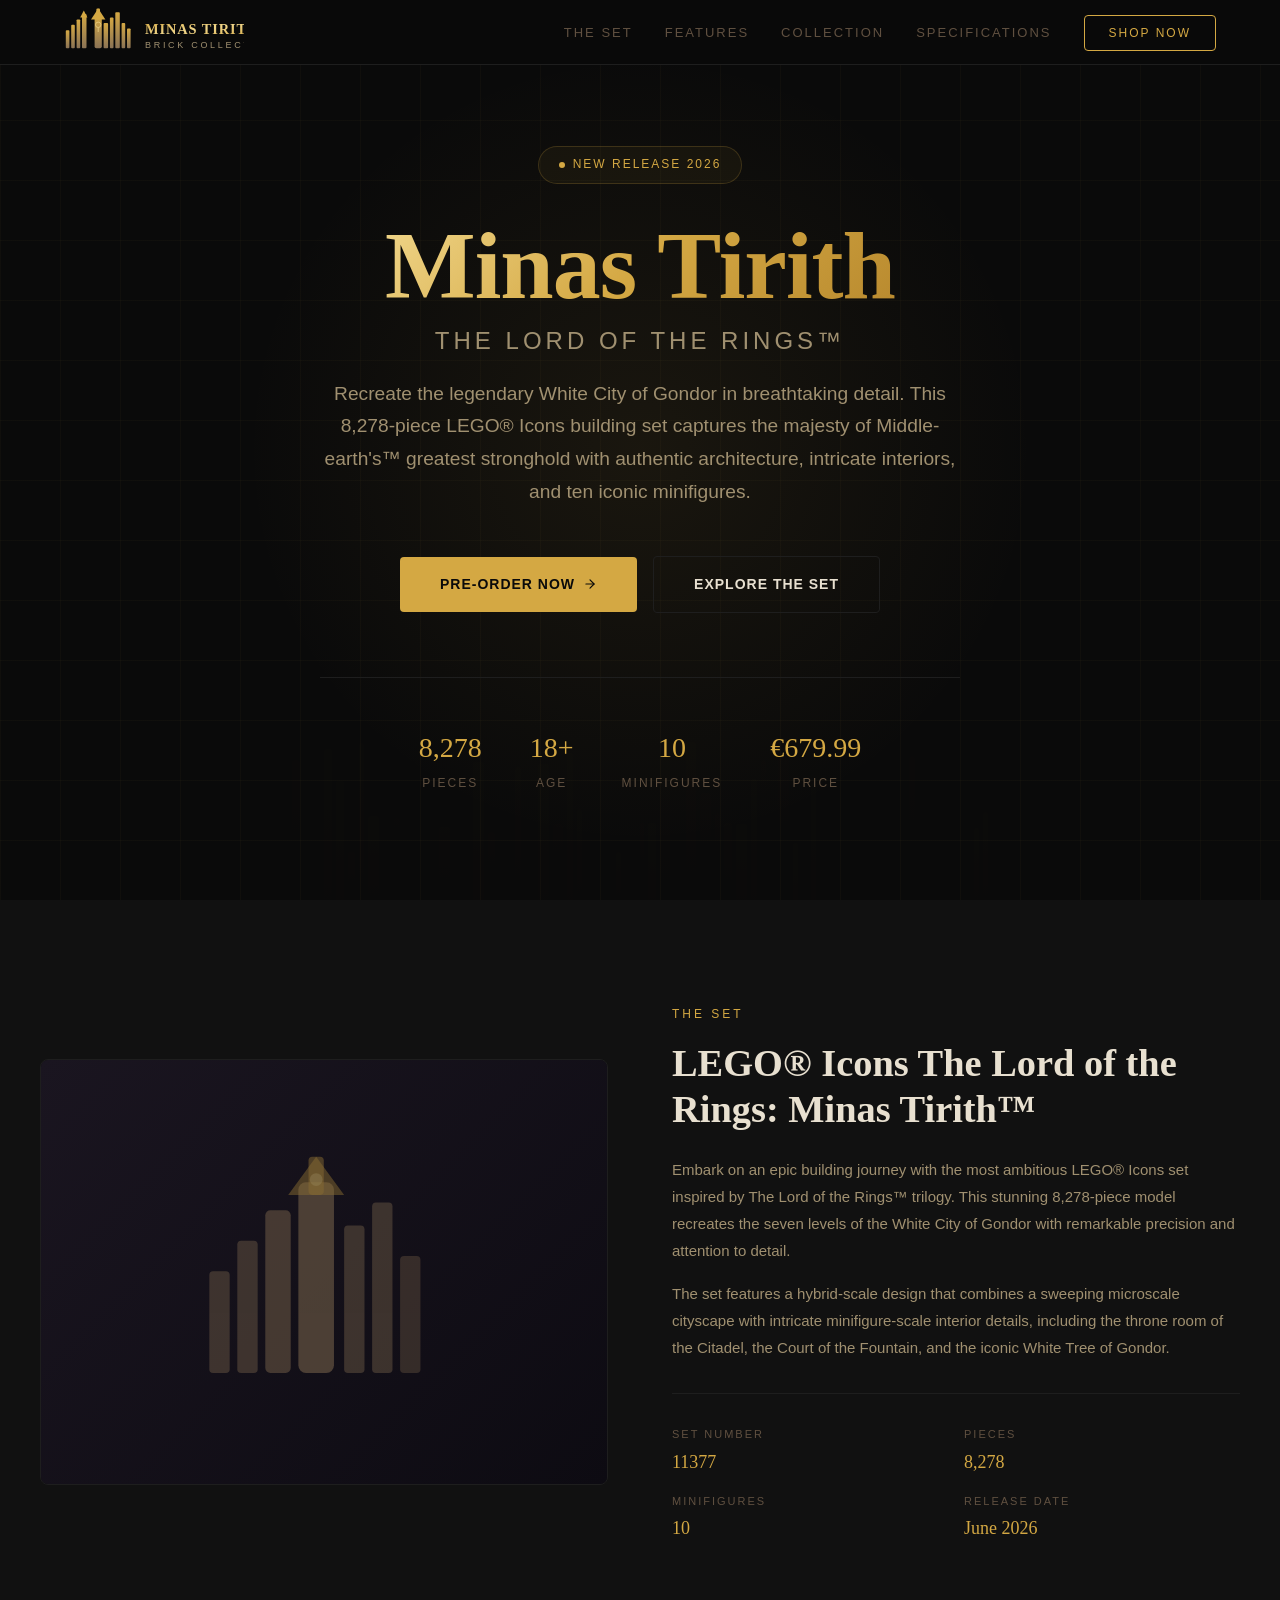
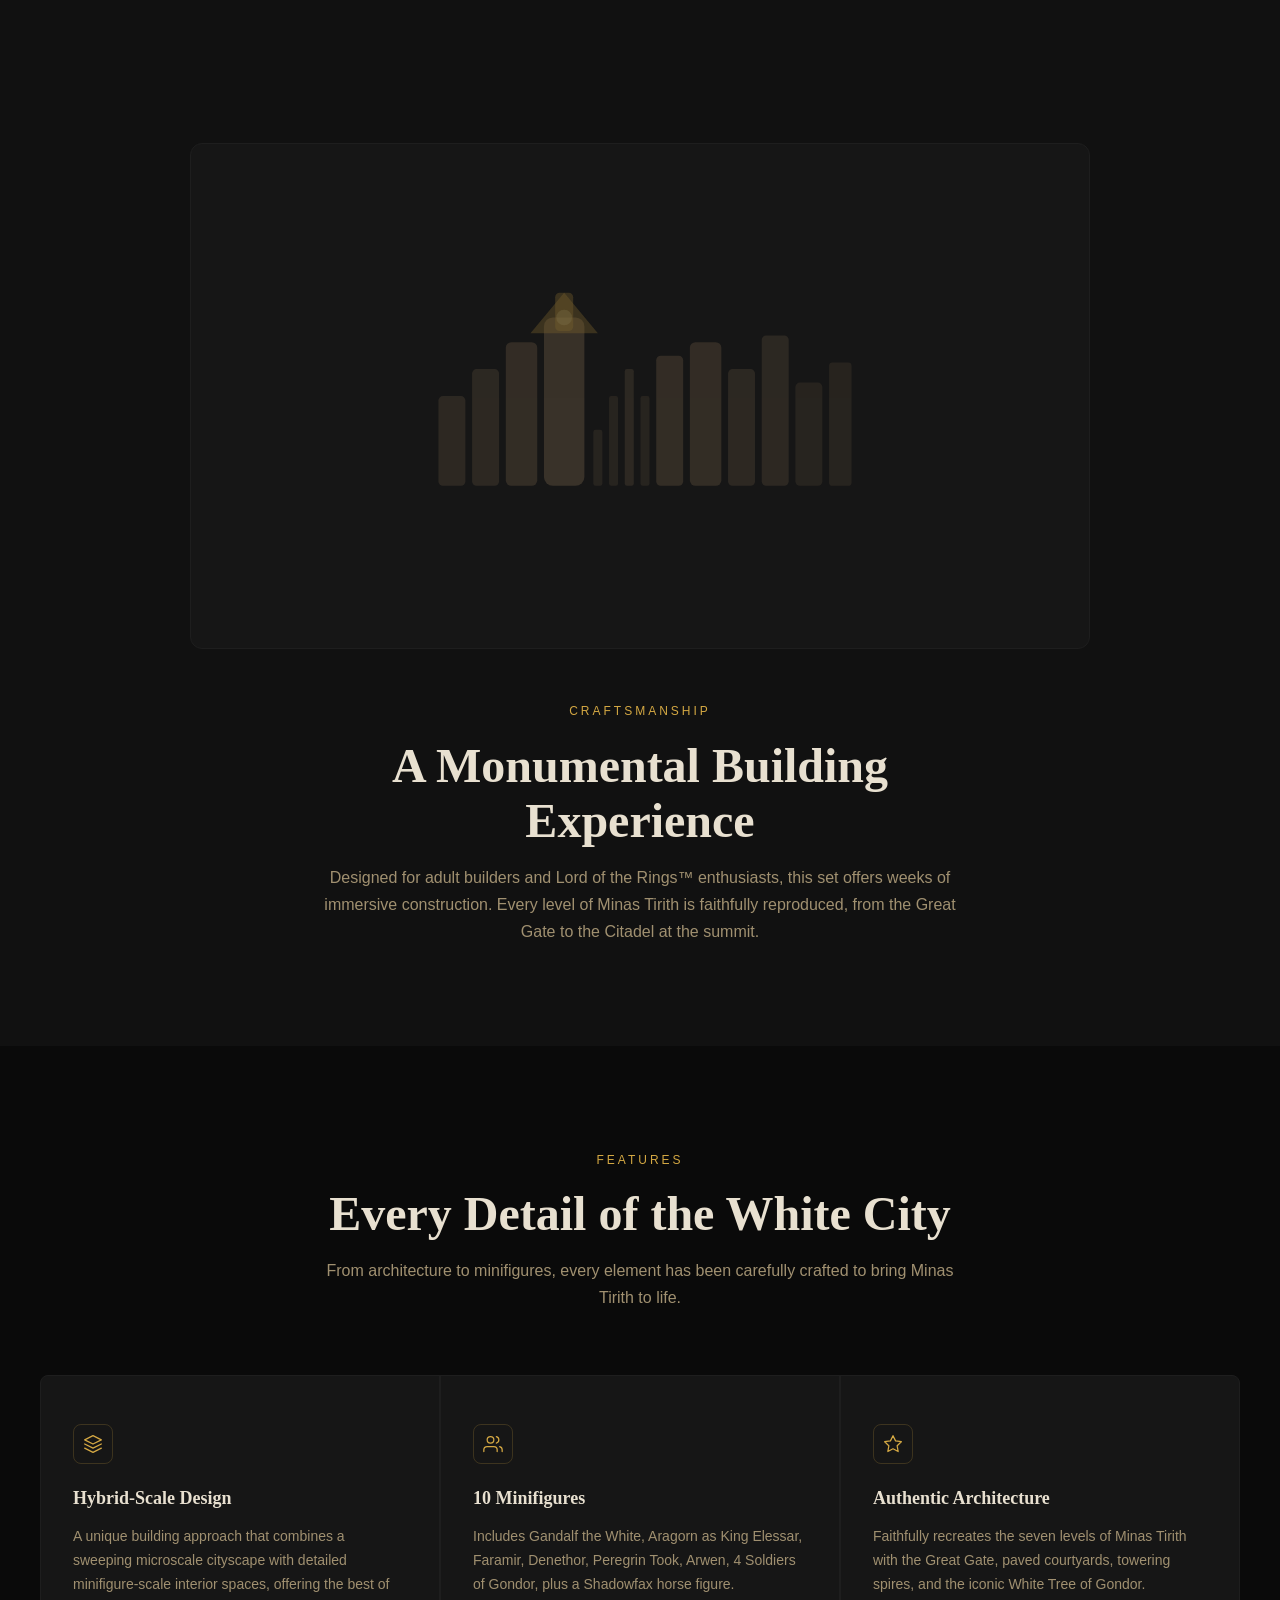
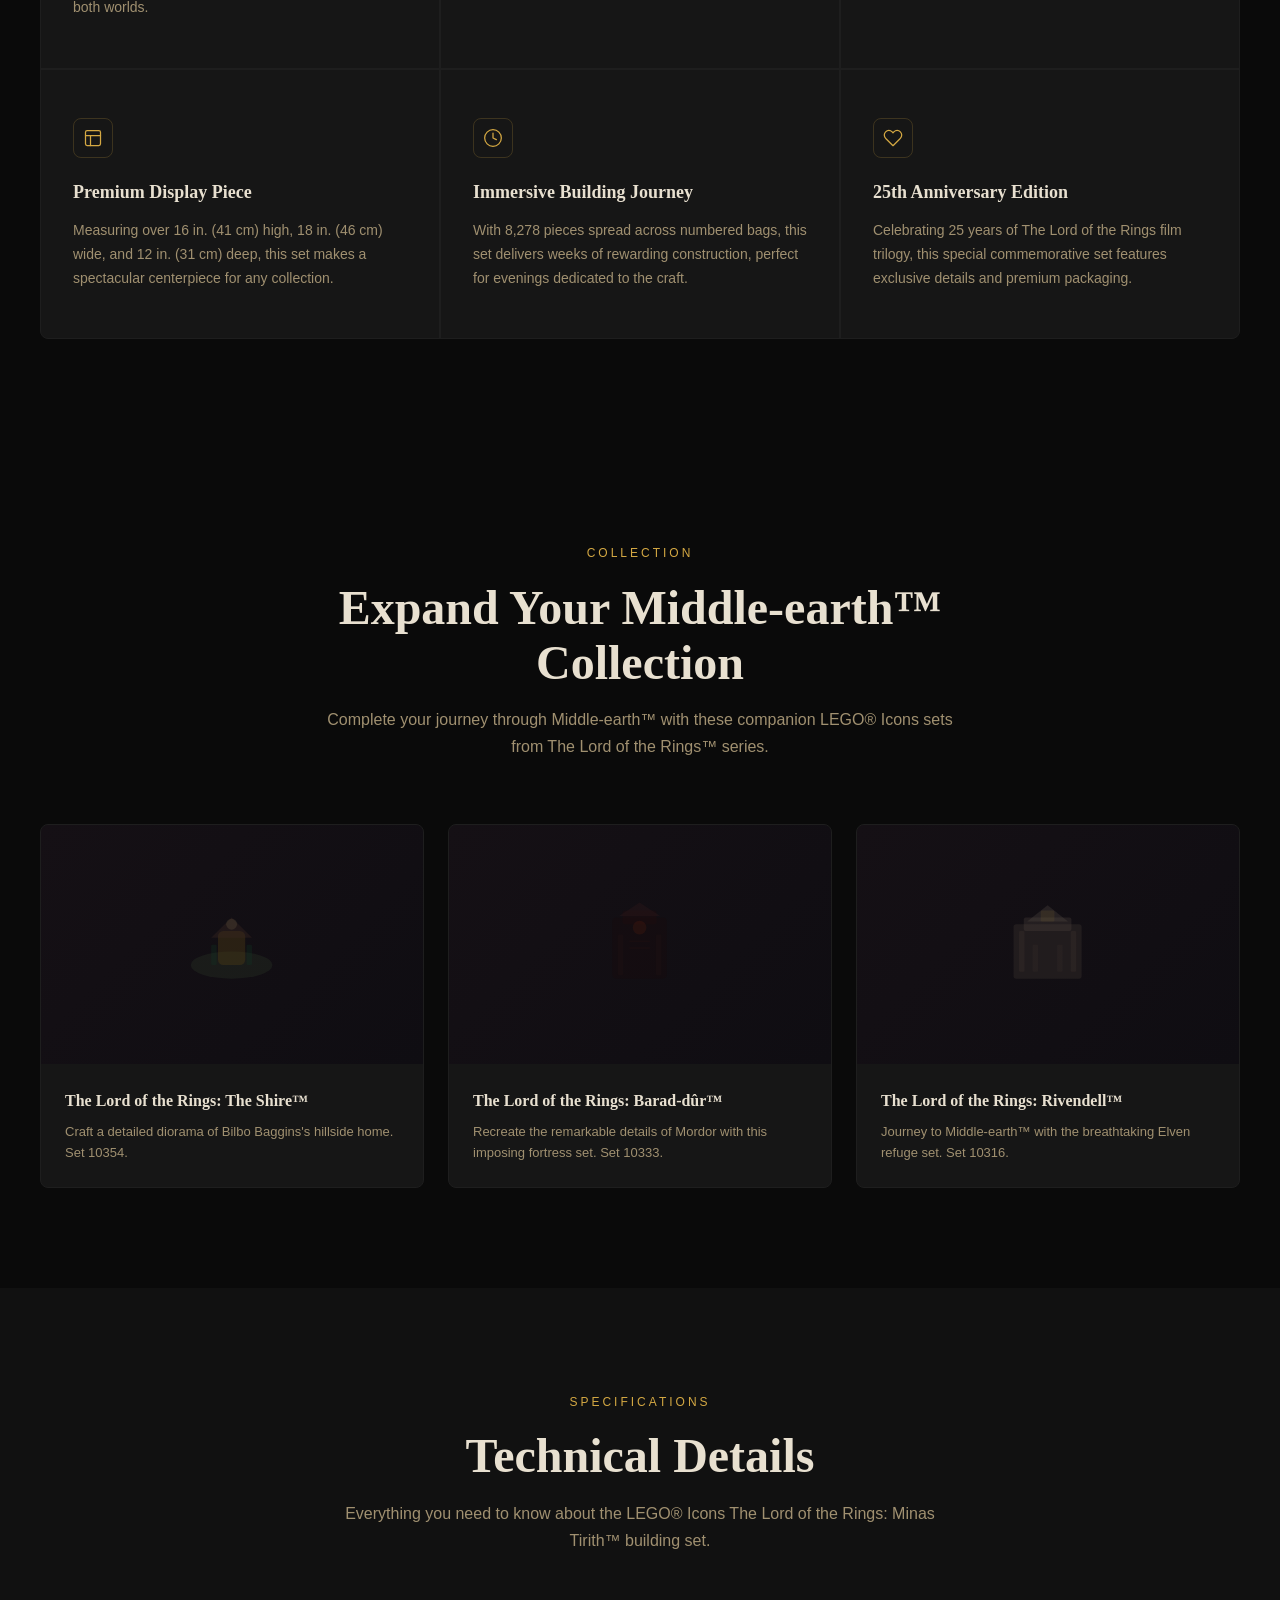
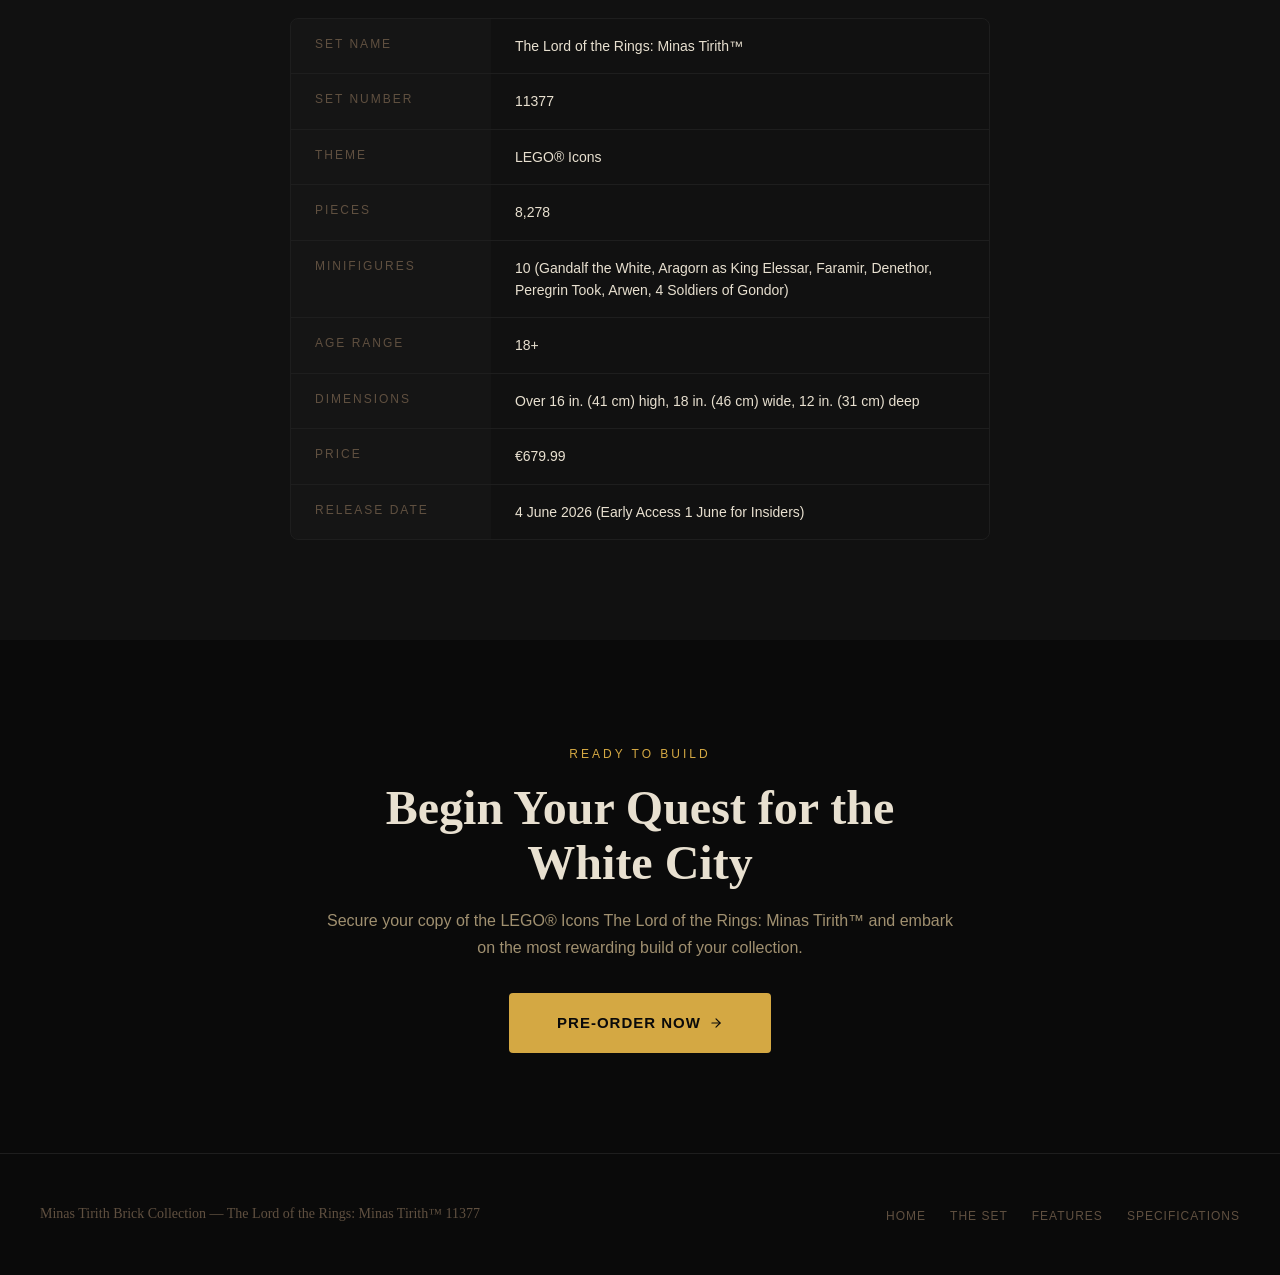
==== index.html @ c756760c "Initial static site for minas tirith lego Co-authored-by: Cursor <cursoragent@cursor.com>" ====
<!DOCTYPE html>
<html lang="en">
<head>
  <meta charset="UTF-8">
  <meta name="viewport" content="width=device-width, initial-scale=1.0">

  <!-- ======== SEO Meta ======== -->
  <title>The Lord of the Rings: Minas Tirith™ 11377 | LEGO® Icons | Brick Collection</title>
  <meta name="description" content="Build the legendary White City of Gondor with the LEGO® Icons The Lord of the Rings: Minas Tirith™ (11377) set. 8,278 pieces, hybrid-scale design with 10 minifigures. A spectacular display model for adult builders and Middle-earth™ fans.">
  <meta name="keywords" content="LEGO Icons, Lord of the Rings, Minas Tirith, White City, Gondor, adult building set, 8,278 pieces, display model, Middle-earth, hybrid-scale design, collectible LEGO set, fantasy building set, LOTR LEGO, 11377">
  <meta name="robots" content="index, follow">
  <meta name="author" content="Minas Tirith Brick Collection">
  <link rel="canonical" href="https://minastirithlego.com/">

  <!-- ======== Open Graph ======== -->
  <meta property="og:type" content="website">
  <meta property="og:title" content="The Lord of the Rings: Minas Tirith™ 11377 | LEGO® Icons | Brick Collection">
  <meta property="og:description" content="Build the legendary White City of Gondor with the LEGO® Icons The Lord of the Rings: Minas Tirith™ (11377) set. 8,278 pieces, hybrid-scale design with 10 minifigures.">
  <meta property="og:url" content="https://minastirithlego.com/">
  <meta property="og:image" content="assets/og-image.svg">
  <meta property="og:image:width" content="1200">
  <meta property="og:image:height" content="630">
  <meta property="og:locale" content="en_US">
  <meta property="og:site_name" content="Minas Tirith Brick Collection">

  <!-- ======== Twitter Card ======== -->
  <meta name="twitter:card" content="summary_large_image">
  <meta name="twitter:title" content="The Lord of the Rings: Minas Tirith™ 11377 | LEGO® Icons">
  <meta name="twitter:description" content="Build the legendary White City of Gondor with the LEGO® Icons Minas Tirith™ set. 8,278 pieces, 10 minifigures.">
  <meta name="twitter:image" content="assets/og-image.svg">

  <!-- ======== Favicon ======== -->
  <link rel="icon" type="image/svg+xml" href="assets/favicon.svg">
  <link rel="apple-touch-icon" href="assets/apple-touch-icon.svg">

  <!-- ======== Styles ======== -->
  <link rel="stylesheet" href="styles.css">

  <!-- ======== Schema ======== -->
  <script type="application/ld+json">
  {
    "@context": "https://schema.org",
    "@type": "Product",
    "name": "LEGO® Icons The Lord of the Rings: Minas Tirith™",
    "sku": "11377",
    "description": "Build the legendary White City of Gondor with the LEGO® Icons The Lord of the Rings: Minas Tirith™ set. 8,278 pieces, hybrid-scale design with 10 minifigures.",
    "brand": {
      "@type": "Brand",
      "name": "LEGO® Icons"
    },
    "offers": {
      "@type": "Offer",
      "priceCurrency": "EUR",
      "price": "679.99"
    }
  }
  </script>
</head>
<body>

  <!-- ============================================
       NAVIGATION
       ============================================ -->
  <nav class="nav">
    <div class="nav-inner">
      <a href="/" class="nav-logo" aria-label="Minas Tirith Brick Collection Home">
        <img src="assets/logo.svg" alt="Minas Tirith Brick Collection" width="180" height="54">
      </a>
      <ul class="nav-links" id="navLinks">
        <li><a href="#product">The Set</a></li>
        <li><a href="#features">Features</a></li>
        <li><a href="#collection">Collection</a></li>
        <li><a href="#specs">Specifications</a></li>
        <li><a href="https://mirofish.my/" class="nav-cta" target="_blank" rel="noopener">Shop Now</a></li>
      </ul>
      <button class="mobile-menu-btn" id="mobileMenuBtn" aria-label="Toggle navigation menu">
        <svg width="24" height="24" viewBox="0 0 24 24" fill="none" stroke="currentColor" stroke-width="1.5" stroke-linecap="round">
          <line x1="4" y1="7" x2="20" y2="7"/>
          <line x1="4" y1="12" x2="20" y2="12"/>
          <line x1="4" y1="17" x2="20" y2="17"/>
        </svg>
      </button>
    </div>
  </nav>

  <!-- ============================================
       HERO SECTION
       ============================================ -->
  <section class="hero" id="hero">
    <div class="hero-bg">
      <div class="hero-bg-grid"></div>
      <div class="hero-bg-glow"></div>
      <div class="hero-bg-city" id="citySilhouette"></div>
    </div>

    <div class="hero-content">
      <div class="hero-badge fade-in">
        <span class="hero-badge-dot"></span>
        New Release 2026
      </div>

      <h1 class="hero-title fade-in-up delay-1">
        <span class="gold">Minas Tirith</span>
        <span class="subtitle">The Lord of the Rings™</span>
      </h1>

      <p class="hero-desc fade-in-up delay-2">
        Recreate the legendary White City of Gondor in breathtaking detail. 
        This 8,278-piece LEGO® Icons building set captures the majesty of 
        Middle-earth's™ greatest stronghold with authentic architecture, 
        intricate interiors, and ten iconic minifigures.
      </p>

      <div class="hero-actions fade-in-up delay-3">
        <a href="https://mirofish.my/" class="btn btn-primary" target="_blank" rel="noopener">
          Pre-order Now
          <svg width="14" height="14" viewBox="0 0 24 24" fill="none" stroke="currentColor" stroke-width="2" stroke-linecap="round" stroke-linejoin="round">
            <line x1="5" y1="12" x2="19" y2="12"/><polyline points="12 5 19 12 12 19"/>
          </svg>
        </a>
        <a href="#product" class="btn btn-secondary">
          Explore the Set
        </a>
      </div>

      <div class="hero-stats fade-in-up delay-4">
        <div>
          <div class="hero-stat-value">8,278</div>
          <div class="hero-stat-label">Pieces</div>
        </div>
        <div>
          <div class="hero-stat-value">18+</div>
          <div class="hero-stat-label">Age</div>
        </div>
        <div>
          <div class="hero-stat-value">10</div>
          <div class="hero-stat-label">Minifigures</div>
        </div>
        <div>
          <div class="hero-stat-value">€679.99</div>
          <div class="hero-stat-label">Price</div>
        </div>
      </div>
    </div>
  </section>

  <!-- ============================================
       PRODUCT SHOWCASE
       ============================================ -->
  <section class="section showcase" id="product">
    <div class="showcase-grid">
      <div class="showcase-image fade-in">
        <div class="showcase-image-placeholder">
          <svg viewBox="0 0 200 200" fill="none" xmlns="http://www.w3.org/2000/svg">
            <rect x="10" y="100" width="16" height="80" rx="3" fill="#8b7355" opacity="0.6"/>
            <rect x="32" y="76" width="16" height="104" rx="3" fill="#8b7355" opacity="0.6"/>
            <rect x="54" y="52" width="20" height="128" rx="4" fill="#8b7355" opacity="0.7"/>
            <rect x="80" y="30" width="28" height="150" rx="6" fill="#8b7355" opacity="0.8"/>
            <polygon points="94,10 72,40 116,40" fill="#d4a843" opacity="0.5"/>
            <rect x="88" y="10" width="12" height="30" rx="3" fill="#d4a843" opacity="0.5"/>
            <circle cx="94" cy="28" r="5" fill="#f0d68a" opacity="0.4"/>
            <rect x="116" y="64" width="16" height="116" rx="3" fill="#8b7355" opacity="0.6"/>
            <rect x="138" y="46" width="16" height="134" rx="3" fill="#8b7355" opacity="0.6"/>
            <rect x="160" y="88" width="16" height="92" rx="3" fill="#8b7355" opacity="0.5"/>
          </svg>
        </div>
      </div>

      <div class="showcase-info fade-in-up delay-1">
        <span class="section-label">The Set</span>
        <h2>LEGO® Icons The Lord of the Rings: Minas Tirith™</h2>
        <p>
          Embark on an epic building journey with the most ambitious LEGO® Icons 
          set inspired by The Lord of the Rings™ trilogy. This stunning 8,278-piece 
          model recreates the seven levels of the White City of Gondor with 
          remarkable precision and attention to detail.
        </p>
        <p>
          The set features a hybrid-scale design that combines a sweeping 
          microscale cityscape with intricate minifigure-scale interior details, 
          including the throne room of the Citadel, the Court of the Fountain, 
          and the iconic White Tree of Gondor.
        </p>

        <div class="showcase-specs">
          <div class="showcase-spec">
            <span class="showcase-spec-label">Set Number</span>
            <span class="showcase-spec-value">11377</span>
          </div>
          <div class="showcase-spec">
            <span class="showcase-spec-label">Pieces</span>
            <span class="showcase-spec-value">8,278</span>
          </div>
          <div class="showcase-spec">
            <span class="showcase-spec-label">Minifigures</span>
            <span class="showcase-spec-value">10</span>
          </div>
          <div class="showcase-spec">
            <span class="showcase-spec-label">Release Date</span>
            <span class="showcase-spec-value">June 2026</span>
          </div>
        </div>
      </div>
    </div>
  </section>

  <!-- ============================================
       HERO IMAGE SECTION (inspired by autoresearch)
       ============================================ -->
  <section class="section hero-image-section">
    <div class="hero-image-content">
      <div class="hero-image-wrapper fade-in">
        <svg viewBox="0 0 400 200" fill="none" xmlns="http://www.w3.org/2000/svg">
          <rect x="20" y="100" width="24" height="80" rx="4" fill="#8b7355" opacity="0.4"/>
          <rect x="50" y="76" width="24" height="104" rx="4" fill="#8b7355" opacity="0.4"/>
          <rect x="80" y="52" width="28" height="128" rx="5" fill="#8b7355" opacity="0.5"/>
          <rect x="114" y="30" width="36" height="150" rx="8" fill="#8b7355" opacity="0.6"/>
          <polygon points="132,8 102,44 162,44" fill="#d4a843" opacity="0.4"/>
          <rect x="124" y="8" width="16" height="34" rx="4" fill="#d4a843" opacity="0.4"/>
          <circle cx="132" cy="30" r="7" fill="#f0d68a" opacity="0.3"/>
          <rect x="158" y="130" width="8" height="50" rx="2" fill="#8b7355" opacity="0.3"/>
          <rect x="172" y="100" width="8" height="80" rx="2" fill="#8b7355" opacity="0.3"/>
          <rect x="186" y="76" width="8" height="104" rx="2" fill="#8b7355" opacity="0.4"/>
          <rect x="200" y="100" width="8" height="80" rx="2" fill="#8b7355" opacity="0.3"/>
          <rect x="214" y="64" width="24" height="116" rx="4" fill="#8b7355" opacity="0.5"/>
          <rect x="244" y="52" width="28" height="128" rx="5" fill="#8b7355" opacity="0.5"/>
          <rect x="278" y="76" width="24" height="104" rx="4" fill="#8b7355" opacity="0.4"/>
          <rect x="308" y="46" width="24" height="134" rx="4" fill="#8b7355" opacity="0.4"/>
          <rect x="338" y="88" width="24" height="92" rx="4" fill="#8b7355" opacity="0.3"/>
          <rect x="368" y="70" width="20" height="110" rx="3" fill="#8b7355" opacity="0.3"/>
        </svg>
      </div>
      <div class="section-header fade-in-up delay-1" style="margin-bottom: 0;">
        <span class="section-label">Craftsmanship</span>
        <h2 class="section-title">A Monumental Building Experience</h2>
        <p class="section-desc">
          Designed for adult builders and Lord of the Rings™ enthusiasts, 
          this set offers weeks of immersive construction. Every level of 
          Minas Tirith is faithfully reproduced, from the Great Gate to 
          the Citadel at the summit.
        </p>
      </div>
    </div>
  </section>

  <!-- ============================================
       FEATURES
       ============================================ -->
  <section class="section features" id="features">
    <div class="section-header fade-in">
      <span class="section-label">Features</span>
      <h2 class="section-title">Every Detail of the White City</h2>
      <p class="section-desc">
        From architecture to minifigures, every element has been carefully 
        crafted to bring Minas Tirith to life.
      </p>
    </div>

    <div class="features-grid fade-in-up delay-1">
      <div class="feature-card">
        <div class="feature-icon">
          <svg width="20" height="20" viewBox="0 0 24 24" fill="none" stroke="currentColor" stroke-width="1.5" stroke-linecap="round" stroke-linejoin="round">
            <path d="M12 2L2 7l10 5 10-5-10-5z"/><path d="M2 17l10 5 10-5"/><path d="M2 12l10 5 10-5"/>
          </svg>
        </div>
        <h3>Hybrid-Scale Design</h3>
        <p>A unique building approach that combines a sweeping microscale cityscape with detailed minifigure-scale interior spaces, offering the best of both worlds.</p>
      </div>

      <div class="feature-card">
        <div class="feature-icon">
          <svg width="20" height="20" viewBox="0 0 24 24" fill="none" stroke="currentColor" stroke-width="1.5" stroke-linecap="round" stroke-linejoin="round">
            <path d="M17 21v-2a4 4 0 0 0-4-4H5a4 4 0 0 0-4 4v2"/><circle cx="9" cy="7" r="4"/><path d="M23 21v-2a4 4 0 0 0-3-3.87"/><path d="M16 3.13a4 4 0 0 1 0 7.75"/>
          </svg>
        </div>
        <h3>10 Minifigures</h3>
        <p>Includes Gandalf the White, Aragorn as King Elessar, Faramir, Denethor, Peregrin Took, Arwen, 4 Soldiers of Gondor, plus a Shadowfax horse figure.</p>
      </div>

      <div class="feature-card">
        <div class="feature-icon">
          <svg width="20" height="20" viewBox="0 0 24 24" fill="none" stroke="currentColor" stroke-width="1.5" stroke-linecap="round" stroke-linejoin="round">
            <polygon points="12 2 15.09 8.26 22 9.27 17 14.14 18.18 21.02 12 17.77 5.82 21.02 7 14.14 2 9.27 8.91 8.26 12 2"/>
          </svg>
        </div>
        <h3>Authentic Architecture</h3>
        <p>Faithfully recreates the seven levels of Minas Tirith with the Great Gate, paved courtyards, towering spires, and the iconic White Tree of Gondor.</p>
      </div>

      <div class="feature-card">
        <div class="feature-icon">
          <svg width="20" height="20" viewBox="0 0 24 24" fill="none" stroke="currentColor" stroke-width="1.5" stroke-linecap="round" stroke-linejoin="round">
            <rect x="3" y="3" width="18" height="18" rx="2" ry="2"/><line x1="3" y1="9" x2="21" y2="9"/><line x1="9" y1="21" x2="9" y2="9"/>
          </svg>
        </div>
        <h3>Premium Display Piece</h3>
        <p>Measuring over 16 in. (41 cm) high, 18 in. (46 cm) wide, and 12 in. (31 cm) deep, this set makes a spectacular centerpiece for any collection.</p>
      </div>

      <div class="feature-card">
        <div class="feature-icon">
          <svg width="20" height="20" viewBox="0 0 24 24" fill="none" stroke="currentColor" stroke-width="1.5" stroke-linecap="round" stroke-linejoin="round">
            <circle cx="12" cy="12" r="10"/><path d="M12 6v6l4 2"/>
          </svg>
        </div>
        <h3>Immersive Building Journey</h3>
        <p>With 8,278 pieces spread across numbered bags, this set delivers weeks of rewarding construction, perfect for evenings dedicated to the craft.</p>
      </div>

      <div class="feature-card">
        <div class="feature-icon">
          <svg width="20" height="20" viewBox="0 0 24 24" fill="none" stroke="currentColor" stroke-width="1.5" stroke-linecap="round" stroke-linejoin="round">
            <path d="M20.84 4.61a5.5 5.5 0 0 0-7.78 0L12 5.67l-1.06-1.06a5.5 5.5 0 0 0-7.78 7.78l1.06 1.06L12 21.23l7.78-7.78 1.06-1.06a5.5 5.5 0 0 0 0-7.78z"/>
          </svg>
        </div>
        <h3>25th Anniversary Edition</h3>
        <p>Celebrating 25 years of The Lord of the Rings film trilogy, this special commemorative set features exclusive details and premium packaging.</p>
      </div>
    </div>
  </section>

  <!-- ============================================
       COLLECTION / RELATED SETS
       ============================================ -->
  <section class="section collection" id="collection">
    <div class="section-header fade-in">
      <span class="section-label">Collection</span>
      <h2 class="section-title">Expand Your Middle-earth™ Collection</h2>
      <p class="section-desc">
        Complete your journey through Middle-earth™ with these companion 
        LEGO® Icons sets from The Lord of the Rings™ series.
      </p>
    </div>

    <div class="collection-grid fade-in-up delay-1">
      <div class="collection-card">
        <div class="collection-card-image">
          <svg viewBox="0 0 200 140" fill="none" xmlns="http://www.w3.org/2000/svg">
            <ellipse cx="100" cy="100" rx="60" ry="20" fill="#4a6741" opacity="0.3"/>
            <rect x="80" y="50" width="40" height="50" rx="8" fill="#8b6914" opacity="0.4"/>
            <polygon points="100,30 70,60 130,60" fill="#5c3d2e" opacity="0.4"/>
            <circle cx="100" cy="40" r="8" fill="#f0d68a" opacity="0.2"/>
            <rect x="70" y="70" width="8" height="30" rx="2" fill="#0d5e33" opacity="0.3"/>
            <rect x="122" y="70" width="8" height="30" rx="2" fill="#0d5e33" opacity="0.3"/>
          </svg>
        </div>
        <div class="collection-card-body">
          <h3>The Lord of the Rings: The Shire™</h3>
          <p>Craft a detailed diorama of Bilbo Baggins's hillside home. Set 10354.</p>
        </div>
      </div>

      <div class="collection-card">
        <div class="collection-card-image">
          <svg viewBox="0 0 200 140" fill="none" xmlns="http://www.w3.org/2000/svg">
            <rect x="60" y="30" width="80" height="90" rx="6" fill="#1a0a0a" opacity="0.6"/>
            <rect x="75" y="20" width="50" height="20" rx="4" fill="#2a0a0a" opacity="0.5"/>
            <polygon points="100,8 70,28 130,28" fill="#3d1c1c" opacity="0.5"/>
            <circle cx="100" cy="45" r="10" fill="#ff4500" opacity="0.15"/>
            <rect x="68" y="55" width="8" height="60" rx="2" fill="#2a1515" opacity="0.4"/>
            <rect x="124" y="55" width="8" height="60" rx="2" fill="#2a1515" opacity="0.4"/>
            <line x1="85" y1="65" x2="115" y2="65" stroke="#ff4500" stroke-width="0.5" opacity="0.2"/>
            <line x1="85" y1="75" x2="115" y2="75" stroke="#ff4500" stroke-width="0.5" opacity="0.2"/>
          </svg>
        </div>
        <div class="collection-card-body">
          <h3>The Lord of the Rings: Barad-dûr™</h3>
          <p>Recreate the remarkable details of Mordor with this imposing fortress set. Set 10333.</p>
        </div>
      </div>

      <div class="collection-card">
        <div class="collection-card-image">
          <svg viewBox="0 0 200 140" fill="none" xmlns="http://www.w3.org/2000/svg">
            <rect x="50" y="40" width="100" height="80" rx="4" fill="#7a6b5a" opacity="0.3"/>
            <rect x="65" y="30" width="70" height="20" rx="3" fill="#8b7a6a" opacity="0.3"/>
            <polygon points="100,12 70,36 130,36" fill="#9a8a7a" opacity="0.3"/>
            <rect x="90" y="20" width="20" height="16" rx="2" fill="#d4a843" opacity="0.2"/>
            <rect x="58" y="50" width="8" height="60" rx="2" fill="#6a5b4a" opacity="0.3"/>
            <rect x="134" y="50" width="8" height="60" rx="2" fill="#6a5b4a" opacity="0.3"/>
            <rect x="78" y="70" width="8" height="40" rx="2" fill="#6a5b4a" opacity="0.2"/>
            <rect x="114" y="70" width="8" height="40" rx="2" fill="#6a5b4a" opacity="0.2"/>
          </svg>
        </div>
        <div class="collection-card-body">
          <h3>The Lord of the Rings: Rivendell™</h3>
          <p>Journey to Middle-earth™ with the breathtaking Elven refuge set. Set 10316.</p>
        </div>
      </div>
    </div>
  </section>

  <!-- ============================================
       SPECIFICATIONS
       ============================================ -->
  <section class="section specs" id="specs">
    <div class="section-header fade-in">
      <span class="section-label">Specifications</span>
      <h2 class="section-title">Technical Details</h2>
      <p class="section-desc">
        Everything you need to know about the LEGO® Icons The Lord of the 
        Rings: Minas Tirith™ building set.
      </p>
    </div>

    <div class="specs-table fade-in-up delay-1">
      <div class="specs-row">
        <div class="specs-label">Set Name</div>
        <div class="specs-value">The Lord of the Rings: Minas Tirith™</div>
      </div>
      <div class="specs-row">
        <div class="specs-label">Set Number</div>
        <div class="specs-value">11377</div>
      </div>
      <div class="specs-row">
        <div class="specs-label">Theme</div>
        <div class="specs-value">LEGO® Icons</div>
      </div>
      <div class="specs-row">
        <div class="specs-label">Pieces</div>
        <div class="specs-value">8,278</div>
      </div>
      <div class="specs-row">
        <div class="specs-label">Minifigures</div>
        <div class="specs-value">10 (Gandalf the White, Aragorn as King Elessar, Faramir, Denethor, Peregrin Took, Arwen, 4 Soldiers of Gondor)</div>
      </div>
      <div class="specs-row">
        <div class="specs-label">Age Range</div>
        <div class="specs-value">18+</div>
      </div>
      <div class="specs-row">
        <div class="specs-label">Dimensions</div>
        <div class="specs-value">Over 16 in. (41 cm) high, 18 in. (46 cm) wide, 12 in. (31 cm) deep</div>
      </div>
      <div class="specs-row">
        <div class="specs-label">Price</div>
        <div class="specs-value">€679.99</div>
      </div>
      <div class="specs-row">
        <div class="specs-label">Release Date</div>
        <div class="specs-value">4 June 2026 (Early Access 1 June for Insiders)</div>
      </div>
    </div>
  </section>

  <!-- ============================================
       CTA SECTION
       ============================================ -->
  <section class="section" style="background: var(--bg-primary); text-align: center;">
    <div class="section-header fade-in" style="margin-bottom: 32px;">
      <span class="section-label">Ready to Build</span>
      <h2 class="section-title">Begin Your Quest for the White City</h2>
      <p class="section-desc">
        Secure your copy of the LEGO® Icons The Lord of the Rings: 
        Minas Tirith™ and embark on the most rewarding build of your collection.
      </p>
    </div>

    <div class="fade-in-up delay-1">
      <a href="https://mirofish.my/" class="btn btn-primary" target="_blank" rel="noopener" style="padding: 18px 48px; font-size: 15px;">
        Pre-order Now
        <svg width="14" height="14" viewBox="0 0 24 24" fill="none" stroke="currentColor" stroke-width="2" stroke-linecap="round" stroke-linejoin="round">
          <line x1="5" y1="12" x2="19" y2="12"/><polyline points="12 5 19 12 12 19"/>
        </svg>
      </a>
    </div>
  </section>

  <!-- ============================================
       FOOTER
       ============================================ -->
  <footer class="footer">
    <div class="footer-inner">
      <div class="footer-logo">
        Minas Tirith Brick Collection &mdash; The Lord of the Rings: Minas Tirith™ 11377
      </div>
      <ul class="footer-links">
        <li><a href="#hero">Home</a></li>
        <li><a href="#product">The Set</a></li>
        <li><a href="#features">Features</a></li>
        <li><a href="#specs">Specifications</a></li>
      </ul>
    </div>
  </footer>

  <!-- ============================================
       JAVASCRIPT
       ============================================ -->
  <script>
    // Mobile menu toggle
    const mobileBtn = document.getElementById('mobileMenuBtn');
    const navLinks = document.getElementById('navLinks');

    mobileBtn.addEventListener('click', () => {
      navLinks.classList.toggle('open');
    });

    // Close mobile menu on link click
    document.querySelectorAll('.nav-links a').forEach(link => {
      link.addEventListener('click', () => {
        navLinks.classList.remove('open');
      });
    });

    // City silhouette generation
    const cityContainer = document.getElementById('citySilhouette');
    const numBuildings = 60;

    for (let i = 0; i < numBuildings; i++) {
      const building = document.createElement('span');
      const width = Math.random() * 8 + 4;
      const height = Math.random() * 120 + 40;
      const opacity = Math.random() * 0.08 + 0.02;
      building.style.width = width + 'px';
      building.style.height = height + 'px';
      building.style.opacity = opacity;
      cityContainer.appendChild(building);
    }

    // Intersection Observer for fade-in animations
    const observer = new IntersectionObserver((entries) => {
      entries.forEach(entry => {
        if (entry.isIntersecting) {
          entry.target.style.animationPlayState = 'running';
        }
      });
    }, { threshold: 0.1 });

    document.querySelectorAll('.fade-in, .fade-in-up').forEach(el => {
      el.style.animationPlayState = 'paused';
      observer.observe(el);
    });
  </script>

</body>
</html>
---- styles.css ----
/* ========================================
   MINAS TIRITH LEGO - Main Stylesheet
   Inspired by autoresearch.lol aesthetic
   ======================================== */

:root {
  --bg-primary: #0a0a0a;
  --bg-secondary: #111111;
  --bg-card: #161616;
  --text-primary: #e8e0d0;
  --text-secondary: #a09070;
  --text-muted: #605040;
  --accent-gold: #d4a843;
  --accent-gold-light: #f0d68a;
  --accent-gold-dark: #b8892e;
  --border-color: #1e1e1e;
  --border-gold: rgba(212, 168, 67, 0.2);
  --glow-gold: rgba(212, 168, 67, 0.08);
  --max-width: 1200px;
  --font-serif: 'Georgia', 'Times New Roman', serif;
  --font-sans: -apple-system, BlinkMacSystemFont, 'SF Pro Text', 'Helvetica Neue', Arial, sans-serif;
}

*, *::before, *::after {
  margin: 0;
  padding: 0;
  box-sizing: border-box;
}

html {
  scroll-behavior: smooth;
  -webkit-font-smoothing: antialiased;
  -moz-osx-font-smoothing: grayscale;
}

body {
  font-family: var(--font-sans);
  background: var(--bg-primary);
  color: var(--text-primary);
  line-height: 1.6;
  overflow-x: hidden;
}

a {
  color: var(--text-primary);
  text-decoration: none;
  transition: color 0.2s ease;
}

a:hover {
  color: var(--accent-gold);
}

img {
  max-width: 100%;
  height: auto;
}

.container {
  max-width: var(--max-width);
  margin: 0 auto;
  padding: 0 24px;
}

/* ========================================
   NAVIGATION
   ======================================== */

.nav {
  position: fixed;
  top: 0;
  left: 0;
  right: 0;
  z-index: 100;
  background: rgba(10, 10, 10, 0.95);
  backdrop-filter: blur(20px);
  -webkit-backdrop-filter: blur(20px);
  border-bottom: 1px solid var(--border-color);
}

.nav-inner {
  display: flex;
  align-items: center;
  justify-content: space-between;
  max-width: var(--max-width);
  margin: 0 auto;
  padding: 12px 24px;
  height: 64px;
}

.nav-logo {
  display: flex;
  align-items: center;
  gap: 12px;
}

.nav-logo svg {
  width: 180px;
  height: auto;
}

.nav-links {
  display: flex;
  align-items: center;
  gap: 32px;
  list-style: none;
}

.nav-links a {
  font-family: var(--font-sans);
  font-size: 13px;
  text-transform: uppercase;
  letter-spacing: 2px;
  color: var(--text-muted);
  transition: color 0.2s ease;
}

.nav-links a:hover {
  color: var(--accent-gold);
}

.nav-cta {
  padding: 10px 24px;
  background: transparent;
  border: 1px solid var(--accent-gold);
  border-radius: 4px;
  color: var(--accent-gold) !important;
  font-size: 12px !important;
  letter-spacing: 2px;
  text-transform: uppercase;
  transition: all 0.2s ease;
  cursor: pointer;
}

.nav-cta:hover {
  background: var(--accent-gold);
  color: var(--bg-primary) !important;
}

.mobile-menu-btn {
  display: none;
  background: none;
  border: none;
  color: var(--text-primary);
  cursor: pointer;
  padding: 8px;
}

/* ========================================
   HERO SECTION
   ======================================== */

.hero {
  min-height: 100vh;
  display: flex;
  align-items: center;
  justify-content: center;
  position: relative;
  padding: 120px 24px 80px;
  overflow: hidden;
}

.hero-bg {
  position: absolute;
  inset: 0;
  z-index: 0;
}

.hero-bg-grid {
  position: absolute;
  inset: 0;
  background-image:
    linear-gradient(rgba(212, 168, 67, 0.03) 1px, transparent 1px),
    linear-gradient(90deg, rgba(212, 168, 67, 0.03) 1px, transparent 1px);
  background-size: 60px 60px;
}

.hero-bg-glow {
  position: absolute;
  top: 50%;
  left: 50%;
  transform: translate(-50%, -50%);
  width: 800px;
  height: 800px;
  background: radial-gradient(circle, var(--glow-gold) 0%, transparent 70%);
  pointer-events: none;
}

.hero-bg-city {
  position: absolute;
  bottom: 0;
  left: 0;
  right: 0;
  height: 50%;
  opacity: 0.08;
  display: flex;
  align-items: flex-end;
  justify-content: center;
  gap: 4px;
}

.hero-bg-city span {
  display: block;
  background: linear-gradient(to top, #8b7355, #d4a843);
  border-radius: 2px 2px 0 0;
}

.hero-content {
  position: relative;
  z-index: 1;
  text-align: center;
  max-width: 800px;
}

.hero-badge {
  display: inline-flex;
  align-items: center;
  gap: 8px;
  padding: 8px 20px;
  border: 1px solid var(--border-gold);
  border-radius: 100px;
  font-size: 12px;
  letter-spacing: 2px;
  text-transform: uppercase;
  color: var(--accent-gold);
  margin-bottom: 32px;
  background: rgba(212, 168, 67, 0.05);
}

.hero-badge-dot {
  width: 6px;
  height: 6px;
  background: var(--accent-gold);
  border-radius: 50%;
  animation: pulse-dot 2s ease-in-out infinite;
}

@keyframes pulse-dot {
  0%, 100% { opacity: 0.5; }
  50% { opacity: 1; }
}

.hero-title {
  font-family: var(--font-serif);
  font-size: clamp(48px, 8vw, 96px);
  font-weight: 700;
  line-height: 1.05;
  margin-bottom: 24px;
  letter-spacing: -1px;
}

.hero-title .gold {
  background: linear-gradient(135deg, var(--accent-gold-light), var(--accent-gold), var(--accent-gold-dark));
  -webkit-background-clip: text;
  -webkit-text-fill-color: transparent;
  background-clip: text;
}

.hero-title .subtitle {
  display: block;
  font-family: var(--font-sans);
  font-size: clamp(16px, 2vw, 24px);
  font-weight: 400;
  letter-spacing: 4px;
  text-transform: uppercase;
  color: var(--text-secondary);
  -webkit-text-fill-color: var(--text-secondary);
  margin-top: 12px;
}

.hero-desc {
  font-size: clamp(16px, 1.5vw, 20px);
  color: var(--text-secondary);
  line-height: 1.7;
  margin-bottom: 48px;
  max-width: 640px;
  margin-left: auto;
  margin-right: auto;
}

.hero-actions {
  display: flex;
  align-items: center;
  justify-content: center;
  gap: 16px;
  flex-wrap: wrap;
}

.btn {
  display: inline-flex;
  align-items: center;
  gap: 8px;
  padding: 16px 40px;
  border-radius: 4px;
  font-family: var(--font-sans);
  font-size: 14px;
  font-weight: 600;
  letter-spacing: 1px;
  text-transform: uppercase;
  cursor: pointer;
  transition: all 0.3s ease;
  border: none;
  text-decoration: none;
}

.btn-primary {
  background: var(--accent-gold);
  color: var(--bg-primary);
}

.btn-primary:hover {
  background: var(--accent-gold-light);
  transform: translateY(-2px);
  box-shadow: 0 8px 32px rgba(212, 168, 67, 0.3);
}

.btn-secondary {
  background: transparent;
  border: 1px solid var(--border-color);
  color: var(--text-primary);
}

.btn-secondary:hover {
  border-color: var(--accent-gold);
  color: var(--accent-gold);
  transform: translateY(-2px);
}

.hero-stats {
  display: flex;
  align-items: center;
  justify-content: center;
  gap: 48px;
  margin-top: 64px;
  padding-top: 48px;
  border-top: 1px solid var(--border-color);
}

.hero-stat-value {
  font-family: var(--font-serif);
  font-size: 28px;
  color: var(--accent-gold);
  margin-bottom: 4px;
}

.hero-stat-label {
  font-size: 12px;
  text-transform: uppercase;
  letter-spacing: 2px;
  color: var(--text-muted);
}

/* ========================================
   SECTION COMMON
   ======================================== */

.section {
  padding: 100px 24px;
  position: relative;
}

.section-header {
  text-align: center;
  max-width: 640px;
  margin: 0 auto 64px;
}

.section-label {
  display: inline-block;
  font-size: 12px;
  letter-spacing: 3px;
  text-transform: uppercase;
  color: var(--accent-gold);
  margin-bottom: 16px;
}

.section-title {
  font-family: var(--font-serif);
  font-size: clamp(32px, 4vw, 48px);
  line-height: 1.15;
  margin-bottom: 16px;
}

.section-desc {
  font-size: 16px;
  color: var(--text-secondary);
  line-height: 1.7;
}

/* ========================================
   PRODUCT SHOWCASE
   ======================================== */

.showcase {
  background: var(--bg-secondary);
}

.showcase-grid {
  display: grid;
  grid-template-columns: 1fr 1fr;
  gap: 64px;
  align-items: center;
  max-width: var(--max-width);
  margin: 0 auto;
}

.showcase-image {
  position: relative;
  border-radius: 8px;
  overflow: hidden;
  background: var(--bg-card);
  border: 1px solid var(--border-color);
  aspect-ratio: 4/3;
  display: flex;
  align-items: center;
  justify-content: center;
}

.showcase-image-placeholder {
  width: 100%;
  height: 100%;
  display: flex;
  align-items: center;
  justify-content: center;
  background: linear-gradient(135deg, #1a1520 0%, #0d0b12 100%);
}

.showcase-image-placeholder svg {
  width: 60%;
  height: 60%;
  opacity: 0.6;
}

.showcase-info .section-label {
  display: inline-block;
}

.showcase-info h2 {
  font-family: var(--font-serif);
  font-size: clamp(28px, 3vw, 40px);
  line-height: 1.2;
  margin-bottom: 24px;
}

.showcase-info p {
  color: var(--text-secondary);
  line-height: 1.8;
  margin-bottom: 16px;
  font-size: 15px;
}

.showcase-specs {
  display: grid;
  grid-template-columns: 1fr 1fr;
  gap: 16px;
  margin-top: 32px;
  padding-top: 32px;
  border-top: 1px solid var(--border-color);
}

.showcase-spec {
  display: flex;
  flex-direction: column;
  gap: 4px;
}

.showcase-spec-label {
  font-size: 11px;
  text-transform: uppercase;
  letter-spacing: 2px;
  color: var(--text-muted);
}

.showcase-spec-value {
  font-family: var(--font-serif);
  font-size: 18px;
  color: var(--accent-gold);
}

/* ========================================
   FEATURES GRID
   ======================================== */

.features {
  background: var(--bg-primary);
}

.features-grid {
  display: grid;
  grid-template-columns: repeat(3, 1fr);
  gap: 2px;
  max-width: var(--max-width);
  margin: 0 auto;
  background: var(--border-color);
  border: 1px solid var(--border-color);
  border-radius: 8px;
  overflow: hidden;
}

.feature-card {
  background: var(--bg-card);
  padding: 48px 32px;
  transition: background 0.3s ease;
}

.feature-card:hover {
  background: #1a1a1a;
}

.feature-icon {
  width: 40px;
  height: 40px;
  margin-bottom: 20px;
  display: flex;
  align-items: center;
  justify-content: center;
  border: 1px solid var(--border-gold);
  border-radius: 8px;
  color: var(--accent-gold);
  font-size: 18px;
}

.feature-card h3 {
  font-family: var(--font-serif);
  font-size: 18px;
  margin-bottom: 12px;
  color: var(--text-primary);
}

.feature-card p {
  font-size: 14px;
  color: var(--text-secondary);
  line-height: 1.7;
}

/* ========================================
   HERO WITH IMAGE SECTION (inspired by autoresearch)
   ======================================== */

.hero-image-section {
  background: var(--bg-secondary);
  overflow: hidden;
}

.hero-image-content {
  max-width: var(--max-width);
  margin: 0 auto;
  display: flex;
  flex-direction: column;
  align-items: center;
  text-align: center;
}

.hero-image-wrapper {
  width: 100%;
  max-width: 900px;
  margin: 0 auto 48px;
  border-radius: 12px;
  overflow: hidden;
  border: 1px solid var(--border-color);
  background: var(--bg-card);
  aspect-ratio: 16/9;
  display: flex;
  align-items: center;
  justify-content: center;
}

.hero-image-wrapper svg {
  width: 50%;
  height: 50%;
  opacity: 0.5;
}

/* ========================================
   GALLERY / COLLECTION
   ======================================== */

.collection {
  background: var(--bg-primary);
}

.collection-grid {
  display: grid;
  grid-template-columns: repeat(3, 1fr);
  gap: 24px;
  max-width: var(--max-width);
  margin: 0 auto;
}

.collection-card {
  background: var(--bg-card);
  border: 1px solid var(--border-color);
  border-radius: 8px;
  overflow: hidden;
  transition: all 0.3s ease;
}

.collection-card:hover {
  border-color: var(--border-gold);
  transform: translateY(-4px);
}

.collection-card-image {
  aspect-ratio: 16/10;
  display: flex;
  align-items: center;
  justify-content: center;
  background: linear-gradient(135deg, #151015 0%, #0f0d12 100%);
  padding: 40px;
}

.collection-card-image svg {
  width: 60%;
  height: 60%;
  opacity: 0.5;
}

.collection-card-body {
  padding: 24px;
}

.collection-card h3 {
  font-family: var(--font-serif);
  font-size: 16px;
  margin-bottom: 8px;
}

.collection-card p {
  font-size: 13px;
  color: var(--text-secondary);
  line-height: 1.6;
}

/* ========================================
   SPECIFICATIONS
   ======================================== */

.specs {
  background: var(--bg-secondary);
}

.specs-table {
  max-width: 700px;
  margin: 0 auto;
  border: 1px solid var(--border-color);
  border-radius: 8px;
  overflow: hidden;
}

.specs-row {
  display: flex;
  border-bottom: 1px solid var(--border-color);
}

.specs-row:last-child {
  border-bottom: none;
}

.specs-label {
  flex: 0 0 200px;
  padding: 16px 24px;
  font-size: 12px;
  text-transform: uppercase;
  letter-spacing: 2px;
  color: var(--text-muted);
  background: rgba(255,255,255,0.02);
}

.specs-value {
  flex: 1;
  padding: 16px 24px;
  font-size: 14px;
  color: var(--text-primary);
}

/* ========================================
   FOOTER
   ======================================== */

.footer {
  border-top: 1px solid var(--border-color);
  padding: 48px 24px;
  background: var(--bg-primary);
}

.footer-inner {
  max-width: var(--max-width);
  margin: 0 auto;
  display: flex;
  align-items: center;
  justify-content: space-between;
}

.footer-logo {
  font-family: var(--font-serif);
  font-size: 14px;
  color: var(--text-muted);
}

.footer-links {
  display: flex;
  gap: 24px;
  list-style: none;
}

.footer-links a {
  font-size: 12px;
  text-transform: uppercase;
  letter-spacing: 1px;
  color: var(--text-muted);
}

.footer-links a:hover {
  color: var(--accent-gold);
}

/* ========================================
   RESPONSIVE
   ======================================== */

@media (max-width: 968px) {
  .showcase-grid {
    grid-template-columns: 1fr;
    gap: 40px;
  }

  .showcase-image {
    order: -1;
  }

  .features-grid {
    grid-template-columns: repeat(2, 1fr);
  }

  .collection-grid {
    grid-template-columns: repeat(2, 1fr);
  }
}

@media (max-width: 768px) {
  .nav-links {
    display: none;
  }

  .nav-links.open {
    display: flex;
    flex-direction: column;
    position: absolute;
    top: 64px;
    left: 0;
    right: 0;
    background: rgba(10, 10, 10, 0.98);
    padding: 24px;
    border-bottom: 1px solid var(--border-color);
    gap: 16px;
  }

  .mobile-menu-btn {
    display: block;
  }

  .hero-stats {
    flex-direction: column;
    gap: 24px;
  }

  .features-grid {
    grid-template-columns: 1fr;
  }

  .collection-grid {
    grid-template-columns: 1fr;
  }

  .specs-label {
    flex: 0 0 120px;
  }

  .footer-inner {
    flex-direction: column;
    gap: 24px;
    text-align: center;
  }

  .section {
    padding: 60px 24px;
  }
}

@media (max-width: 480px) {
  .hero-actions {
    flex-direction: column;
    width: 100%;
  }

  .hero-actions .btn {
    width: 100%;
    justify-content: center;
  }

  .showcase-specs {
    grid-template-columns: 1fr;
  }
}

/* ========================================
   ANIMATIONS
   ======================================== */

@keyframes fadeIn {
  from { opacity: 0; transform: translateY(20px); }
  to { opacity: 1; transform: translateY(0); }
}

@keyframes fadeInUp {
  from { opacity: 0; transform: translateY(40px); }
  to { opacity: 1; transform: translateY(0); }
}

.fade-in {
  animation: fadeIn 0.6s ease forwards;
}

.fade-in-up {
  animation: fadeInUp 0.8s ease forwards;
}

.delay-1 { animation-delay: 0.1s; }
.delay-2 { animation-delay: 0.2s; }
.delay-3 { animation-delay: 0.3s; }
.delay-4 { animation-delay: 0.4s; }
.delay-5 { animation-delay: 0.5s; }

/* ========================================
   SCROLLBAR
   ======================================== */

::-webkit-scrollbar {
  width: 8px;
}

::-webkit-scrollbar-track {
  background: var(--bg-primary);
}

::-webkit-scrollbar-thumb {
  background: var(--border-color);
  border-radius: 4px;
}

::-webkit-scrollbar-thumb:hover {
  background: var(--text-muted);
}
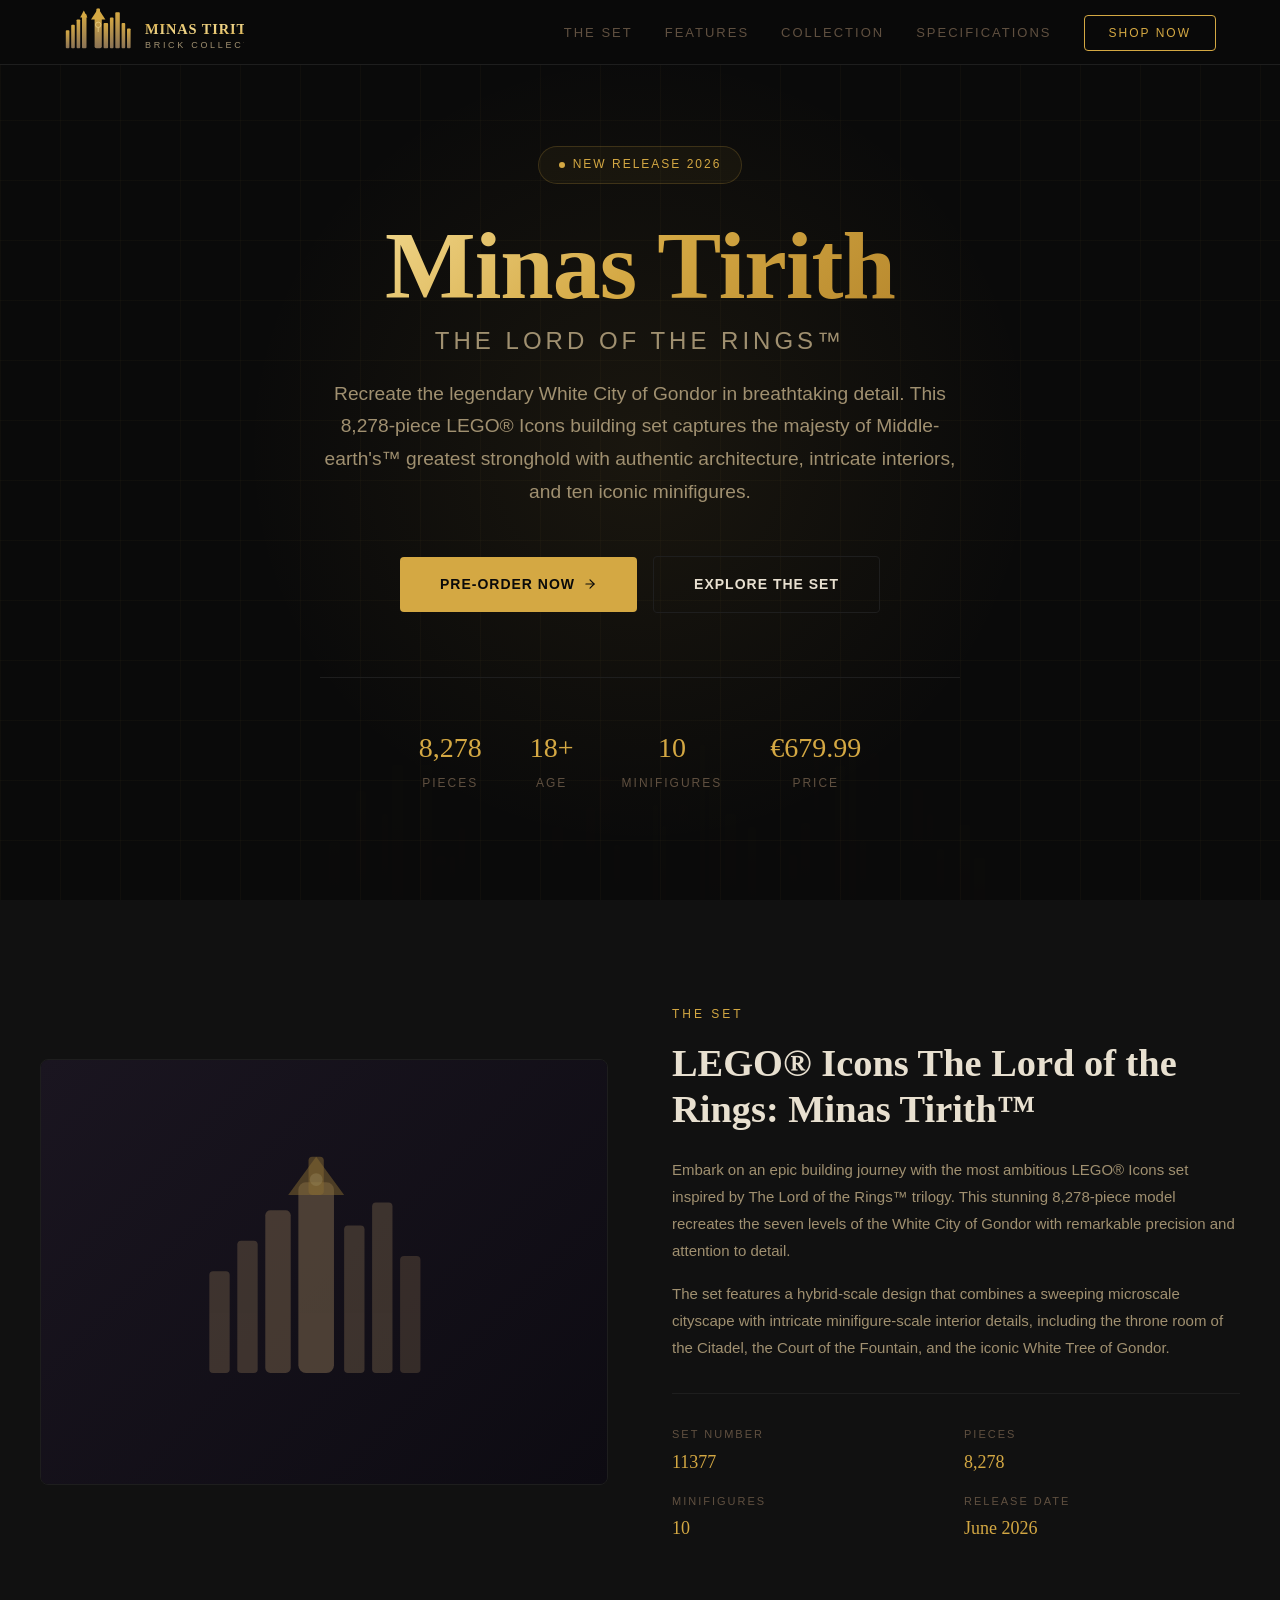
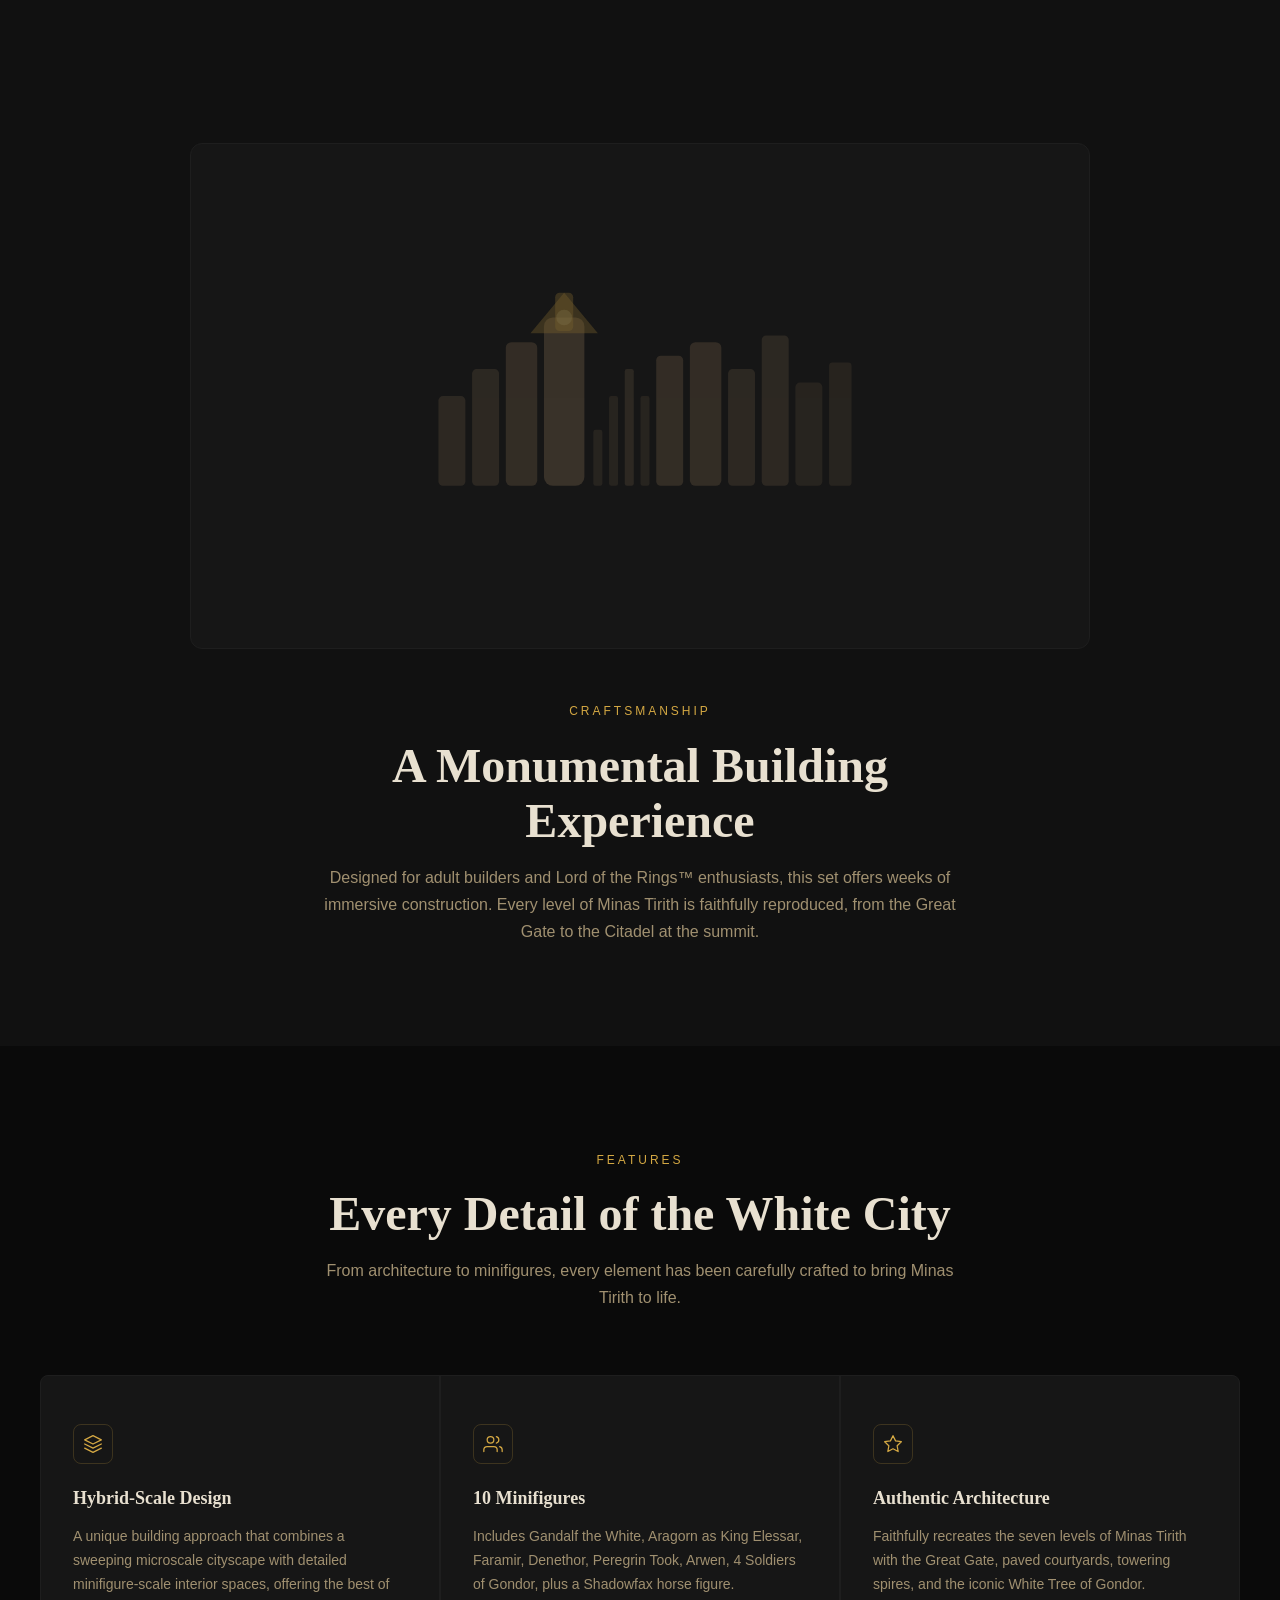
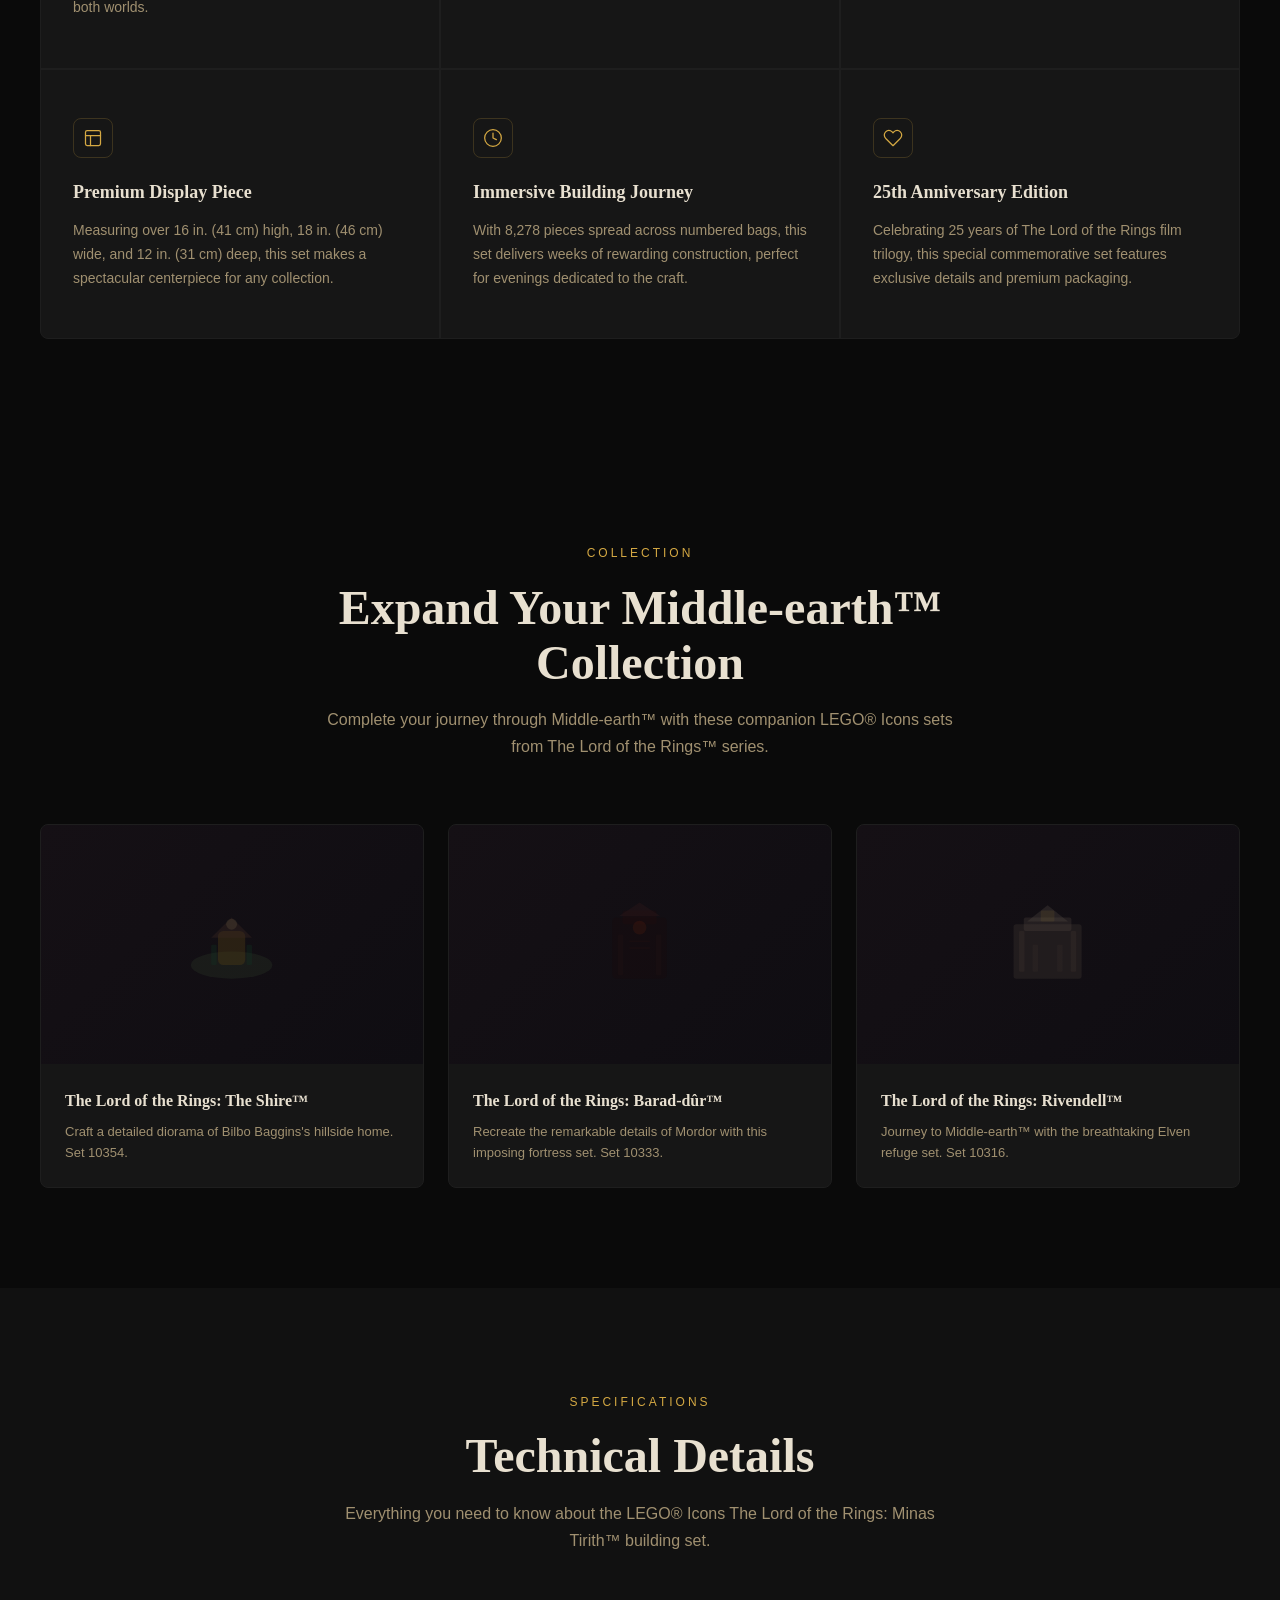
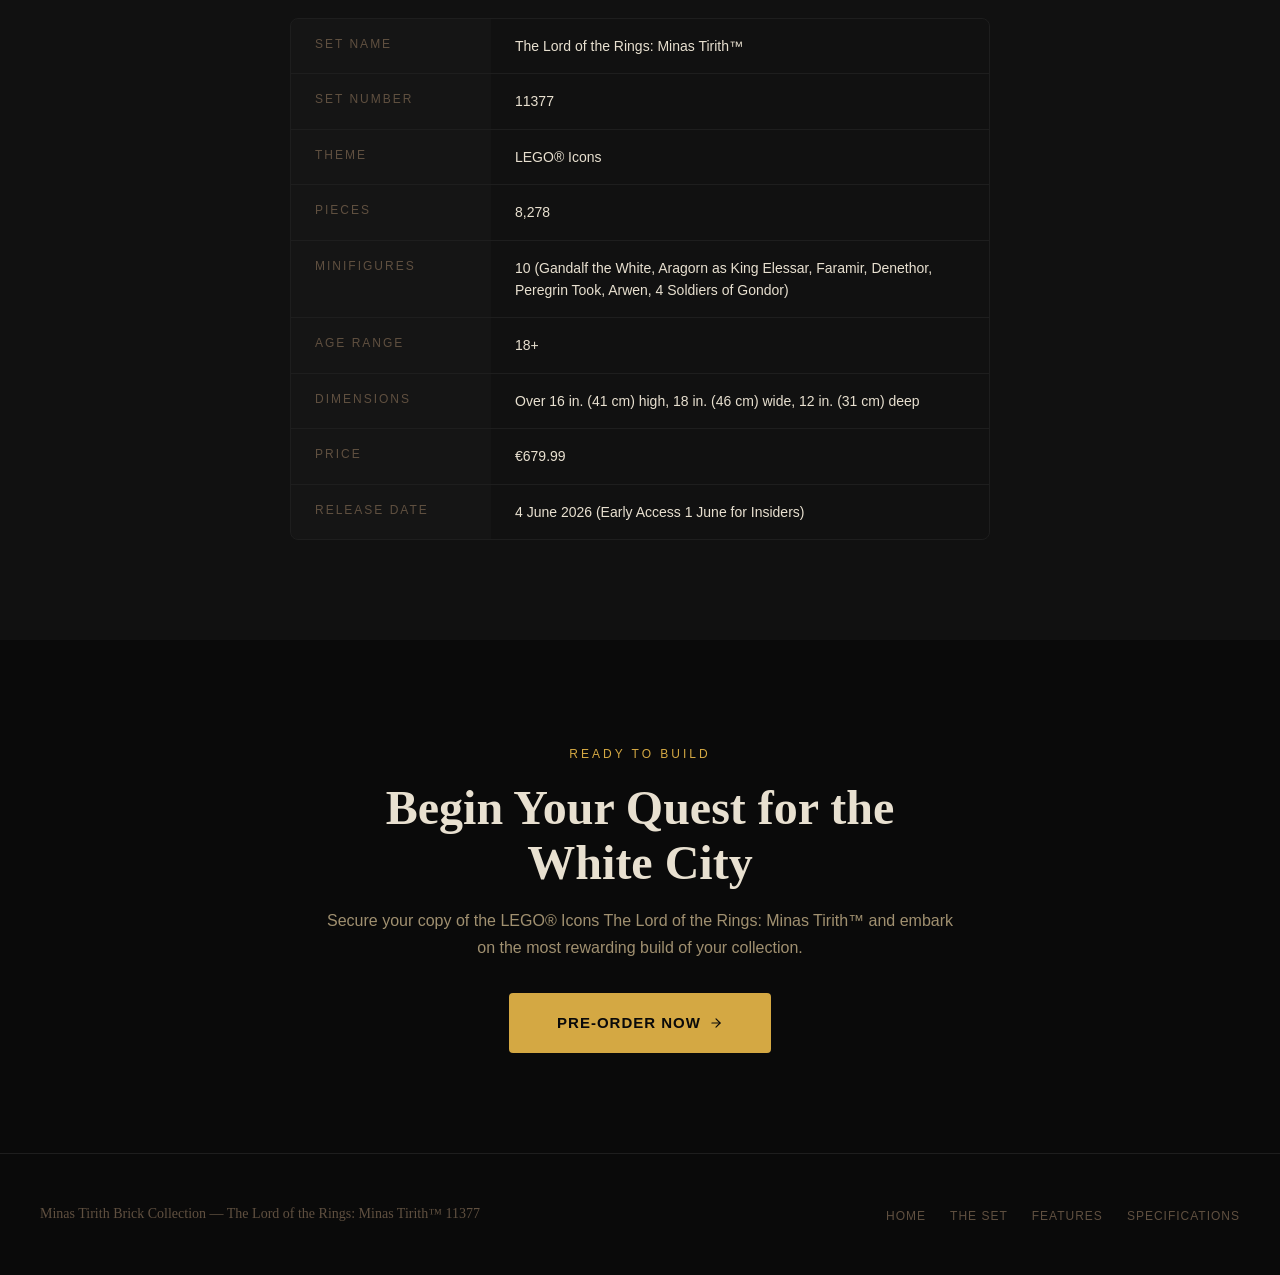
==== commit e4b8b45f: "feat: add Dockerfile, robots.txt, sitemap.xml; fix domain to minastirithlego.homes" ====
--- a/index.html
+++ b/index.html
@@ -10,13 +10,13 @@
   <meta name="keywords" content="LEGO Icons, Lord of the Rings, Minas Tirith, White City, Gondor, adult building set, 8,278 pieces, display model, Middle-earth, hybrid-scale design, collectible LEGO set, fantasy building set, LOTR LEGO, 11377">
   <meta name="robots" content="index, follow">
   <meta name="author" content="Minas Tirith Brick Collection">
-  <link rel="canonical" href="https://minastirithlego.com/">
+  <link rel="canonical" href="https://minastirithlego.homes/">
 
   <!-- ======== Open Graph ======== -->
   <meta property="og:type" content="website">
   <meta property="og:title" content="The Lord of the Rings: Minas Tirith™ 11377 | LEGO® Icons | Brick Collection">
   <meta property="og:description" content="Build the legendary White City of Gondor with the LEGO® Icons The Lord of the Rings: Minas Tirith™ (11377) set. 8,278 pieces, hybrid-scale design with 10 minifigures.">
-  <meta property="og:url" content="https://minastirithlego.com/">
+  <meta property="og:url" content="https://minastirithlego.homes/">
   <meta property="og:image" content="assets/og-image.svg">
   <meta property="og:image:width" content="1200">
   <meta property="og:image:height" content="630">
